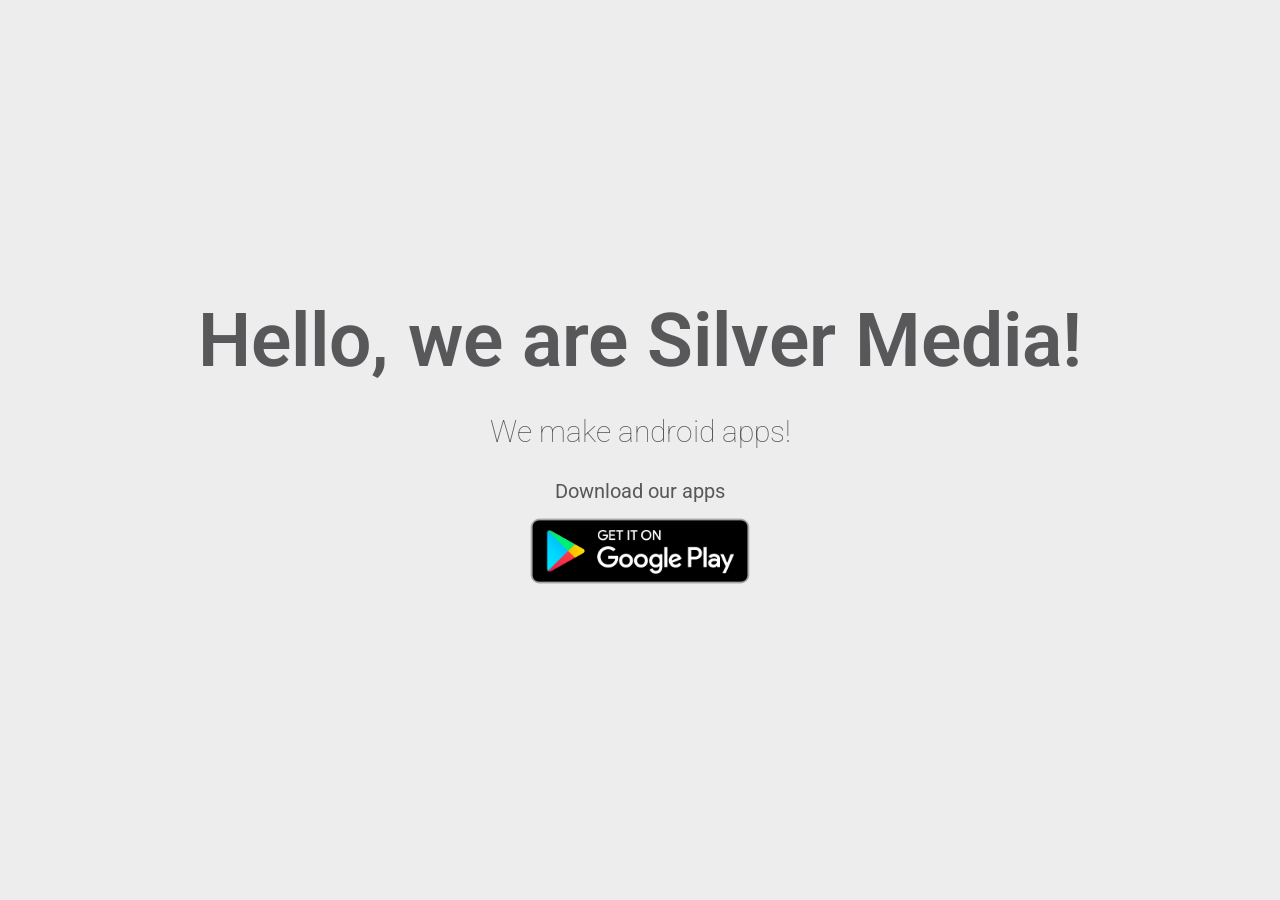
==== index.html @ c11b4377 "Update index.html" ====
<!DOCTYPE html>
<html>
<head>
	<meta charset="utf-8">
	<meta http-equiv="X-UA-Compatible" content="IE=edge">
	<meta name="viewport" content="width=device-width, initial-scale=1.0">

	<title>Silver Media</title>

	<link rel="icon" href="favicon.ico" type="image/png" />

	<link href="https://fonts.googleapis.com/css2?family=Roboto:wght@300&display=swap" rel="stylesheet">
	<link rel="stylesheet" href="css/reset.css">
	<link rel="stylesheet" href="css/styles.css">
	<link rel="stylesheet" href="css/themes/main-theme.css">

</head>
<body>
	<main>
		<div class="intro">Hello, we are Silver Media!</div>
		<div class="tagline">We make android apps!</div>
		<!-- Find your icons from here - https://fontawesome.com/icons?d=gallery&s=brands -->
		<div class="styles">
		<figcaption>Download our apps</figcaption>
		<img src="google-play-badge.png" alt="Google Play redirect button" height="200" style="max-width: 250px" 
		     <a target="_blank" href="https://play.google.com/store/apps/developer?id=Silver+Media"> 
				</i></a>
	</div>
	</main>
</body>
</html>
---- css/styles.css ----
/* Typography */

html {
	font-family: 'Roboto', sans-serif;
}

@media (min-width: 576px) {
	html {
		font-size: 14px;
	}
}

@media (min-width: 768px) {
	html {
		font-size: 16px;
	}
}

@media (min-width: 992px) {
	html {
		font-size: 18px;
	}
}

@media (min-width: 1200px) {
	html {
		font-size: 20px;
	}
}

.icons-social i {
	font-size: 3em;
}

/* Custom Styles */

main {
	display: flex;
	flex-direction: column;
	min-height: 100vh;
	justify-content: center;
	padding: 0 30px;
	text-align: center;
}

main > .intro {
	font-family: 'Roboto', sans-serif;
	font-size: 3.75em;
	font-weight: 600;
}

main > .tagline {
	font-size: 1.5rem;
	margin: 1.5rem 0;
	font-weight: 100;
}
.container img {
  width: 100%;
  height: auto;
}

.icons-social i {
	padding: 10px;
}

.devto {
	margin-bottom: -0.20rem;
}

.devto svg {
	margin-bottom: -0.20rem;
	margin-left: 0.675rem;;
	width: 2.65rem;
	height: 2.65rem;
}
 img { 
	 max-width:100%; 
	 height:auto; 
	 object-fit: contain;
}
---- css/themes/main-theme.css ----
/* Theme */

main {
	background: #ededed;
	color: #58585a;
}
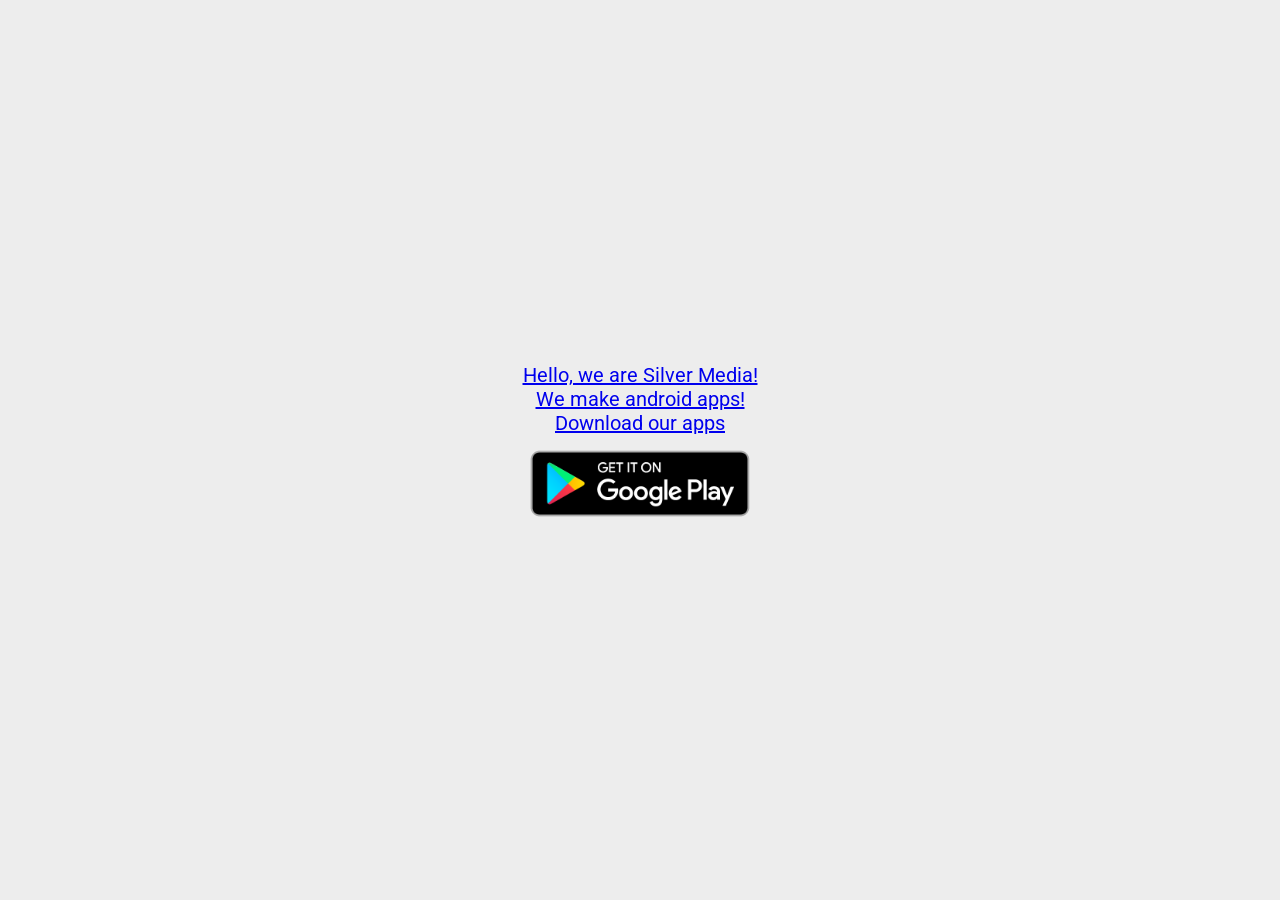
==== commit e4bccf0a: "Update index.html" ====
--- a/index.html
+++ b/index.html
@@ -17,14 +17,15 @@
 </head>
 <body>
 	<main>
+				 <a target="_blank" href="https://play.google.com/store/apps/developer?id=Silver+Media"> 
 		<div class="intro">Hello, we are Silver Media!</div>
 		<div class="tagline">We make android apps!</div>
 		<!-- Find your icons from here - https://fontawesome.com/icons?d=gallery&s=brands -->
 		<div class="styles">
 		<figcaption>Download our apps</figcaption>
-		<img src="google-play-badge.png" alt="Google Play redirect button" height="200" style="max-width: 250px" 
-		     <a target="_blank" href="https://play.google.com/store/apps/developer?id=Silver+Media"> 
-				</i></a>
+		<img src="google-play-badge.png" alt="Google Play redirect button" height="200" style="max-width: 250px"</img>
+	
+				
 	</div>
 	</main>
 </body>
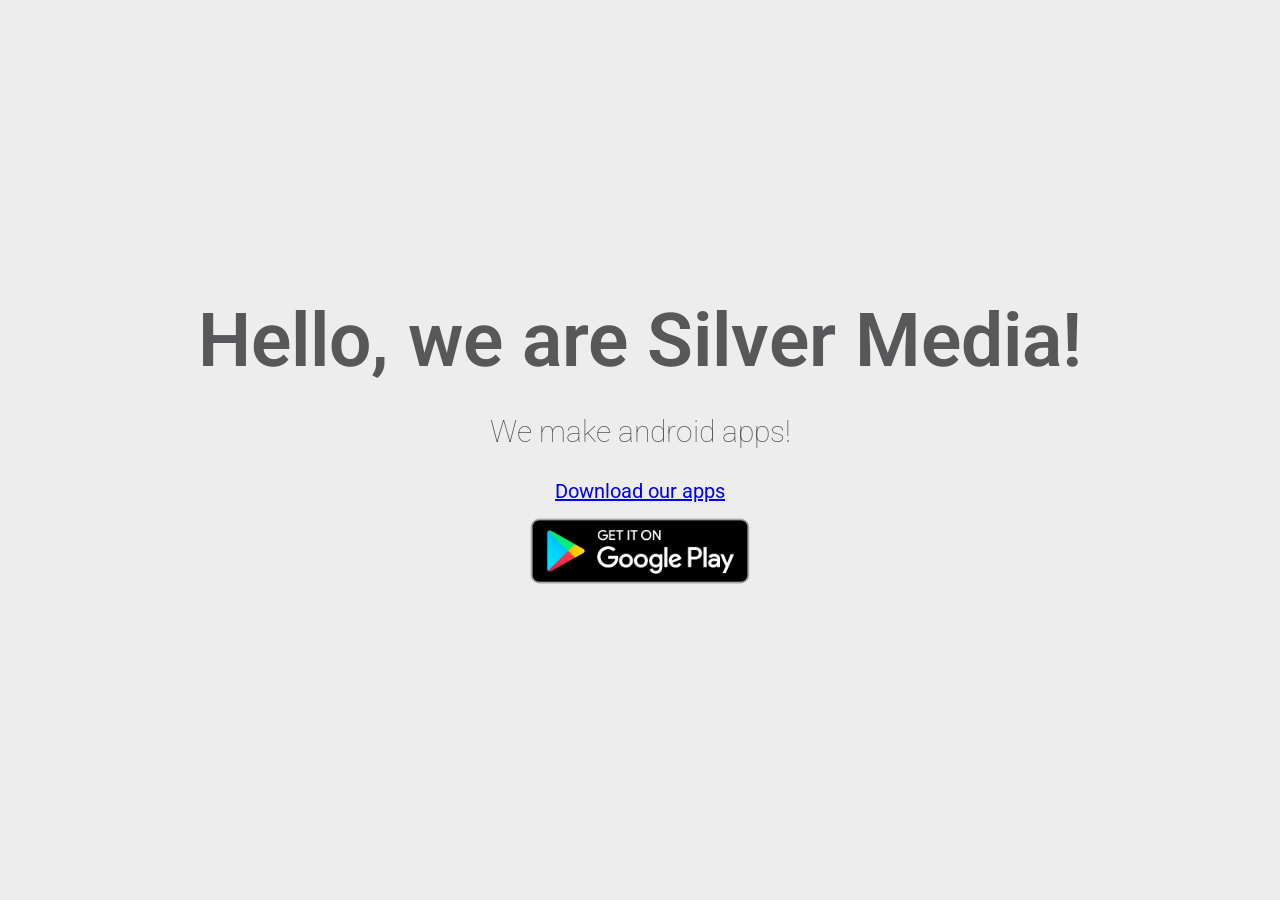
==== commit 768f4a4c: "Update index.html" ====
--- a/index.html
+++ b/index.html
@@ -17,11 +17,12 @@
 </head>
 <body>
 	<main>
-				 <a target="_blank" href="https://play.google.com/store/apps/developer?id=Silver+Media"> 
+				
 		<div class="intro">Hello, we are Silver Media!</div>
 		<div class="tagline">We make android apps!</div>
 		<!-- Find your icons from here - https://fontawesome.com/icons?d=gallery&s=brands -->
-		<div class="styles">
+		<div class="icons-social">
+			 <a target="_blank" href="https://play.google.com/store/apps/developer?id=Silver+Media"> 
 		<figcaption>Download our apps</figcaption>
 		<img src="google-play-badge.png" alt="Google Play redirect button" height="200" style="max-width: 250px"</img>
 	
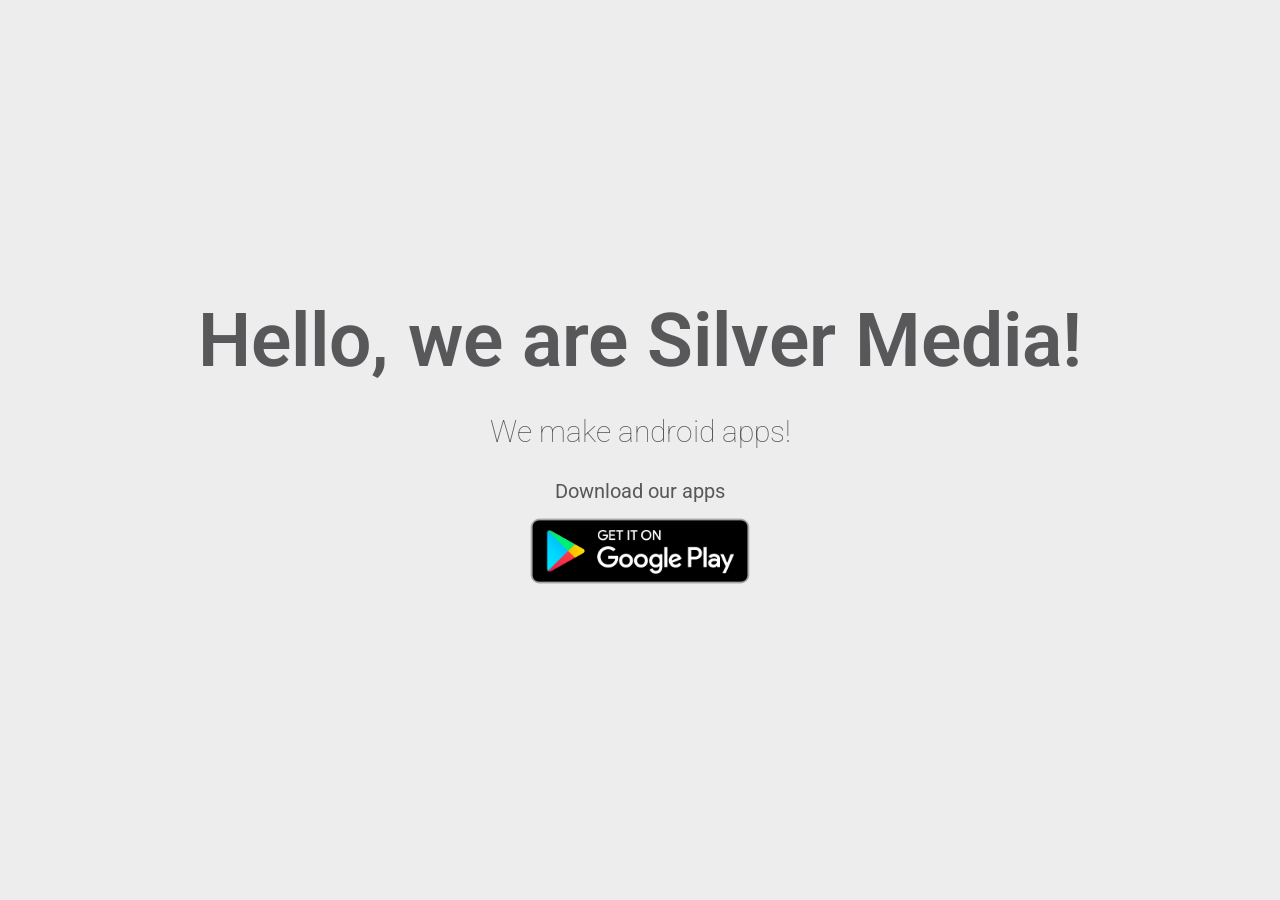
==== commit 15e382c0: "Update index.html" ====
--- a/index.html
+++ b/index.html
@@ -20,10 +20,11 @@
 				
 		<div class="intro">Hello, we are Silver Media!</div>
 		<div class="tagline">We make android apps!</div>
-		<!-- Find your icons from here - https://fontawesome.com/icons?d=gallery&s=brands -->
+
+				<figcaption>Download our apps</figcaption>
 		<div class="icons-social">
 			 <a target="_blank" href="https://play.google.com/store/apps/developer?id=Silver+Media"> 
-		<figcaption>Download our apps</figcaption>
+
 		<img src="google-play-badge.png" alt="Google Play redirect button" height="200" style="max-width: 250px"</img>
 	
 				
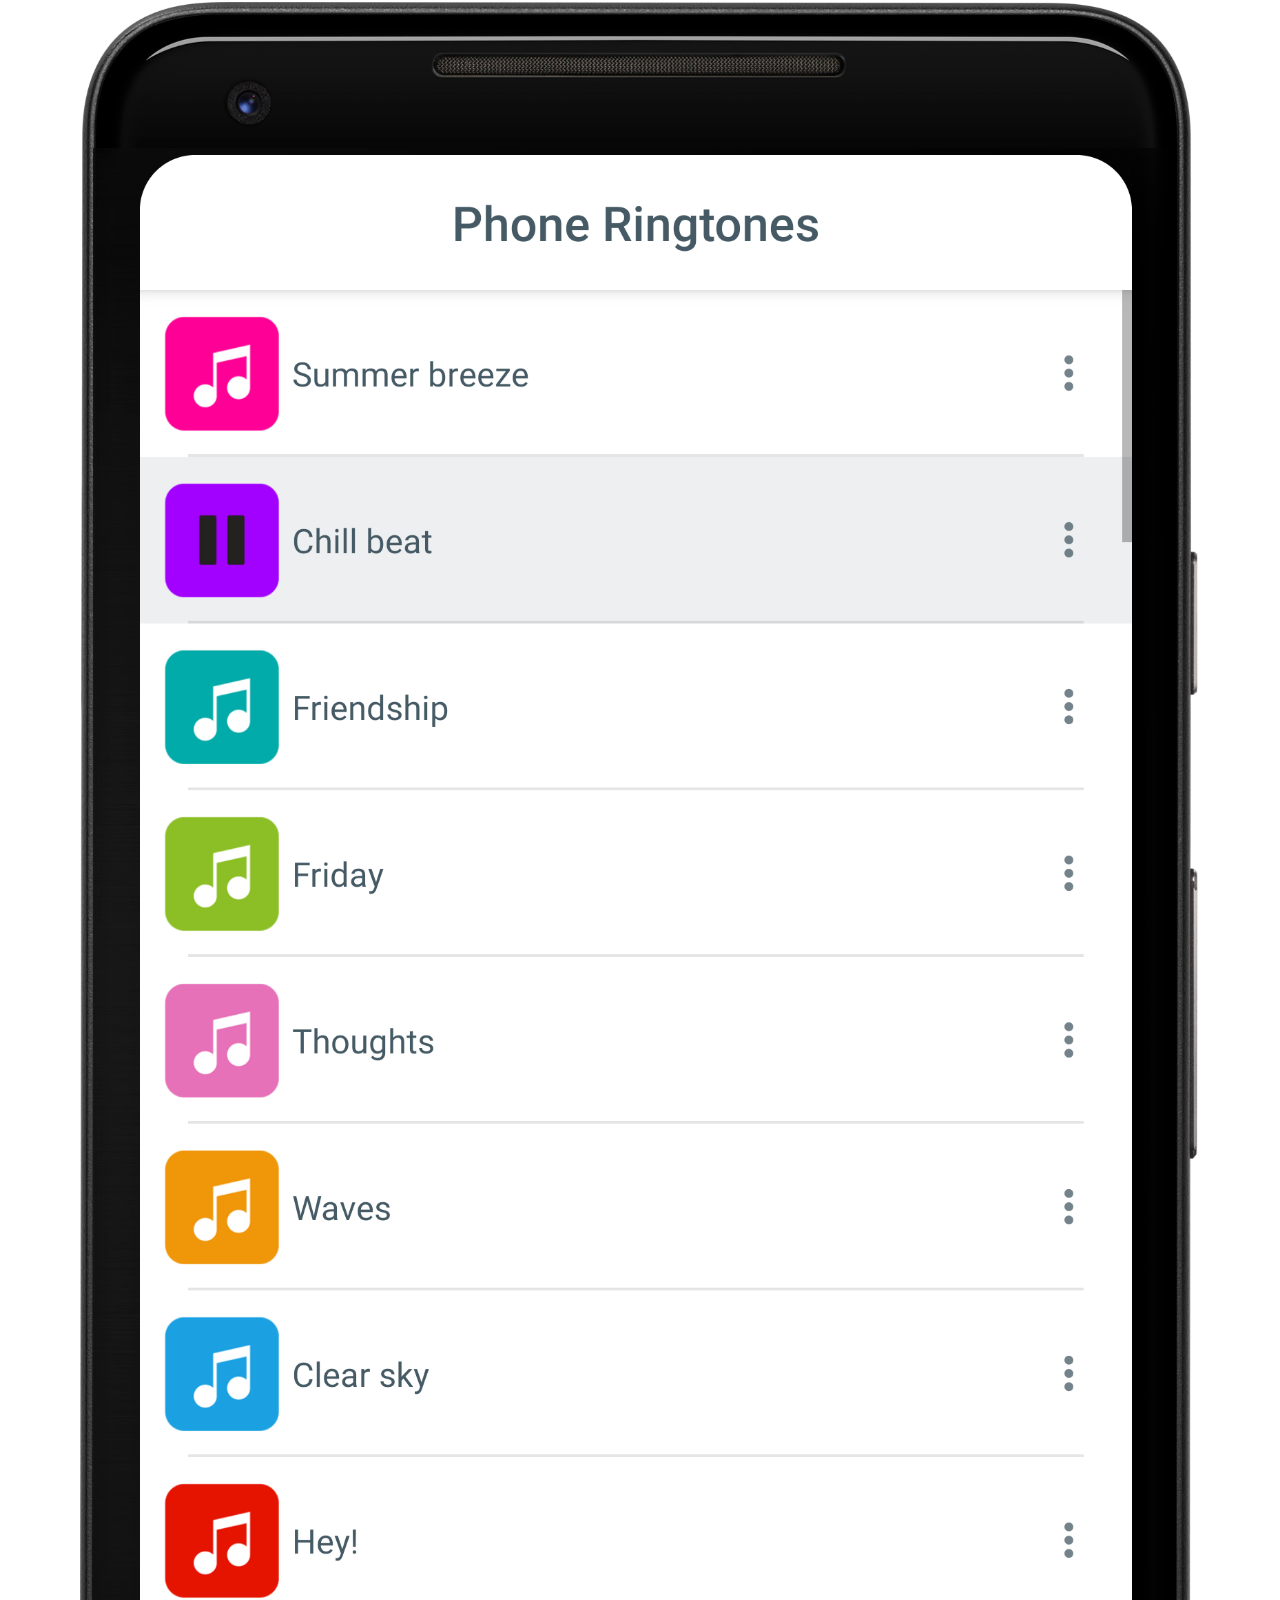
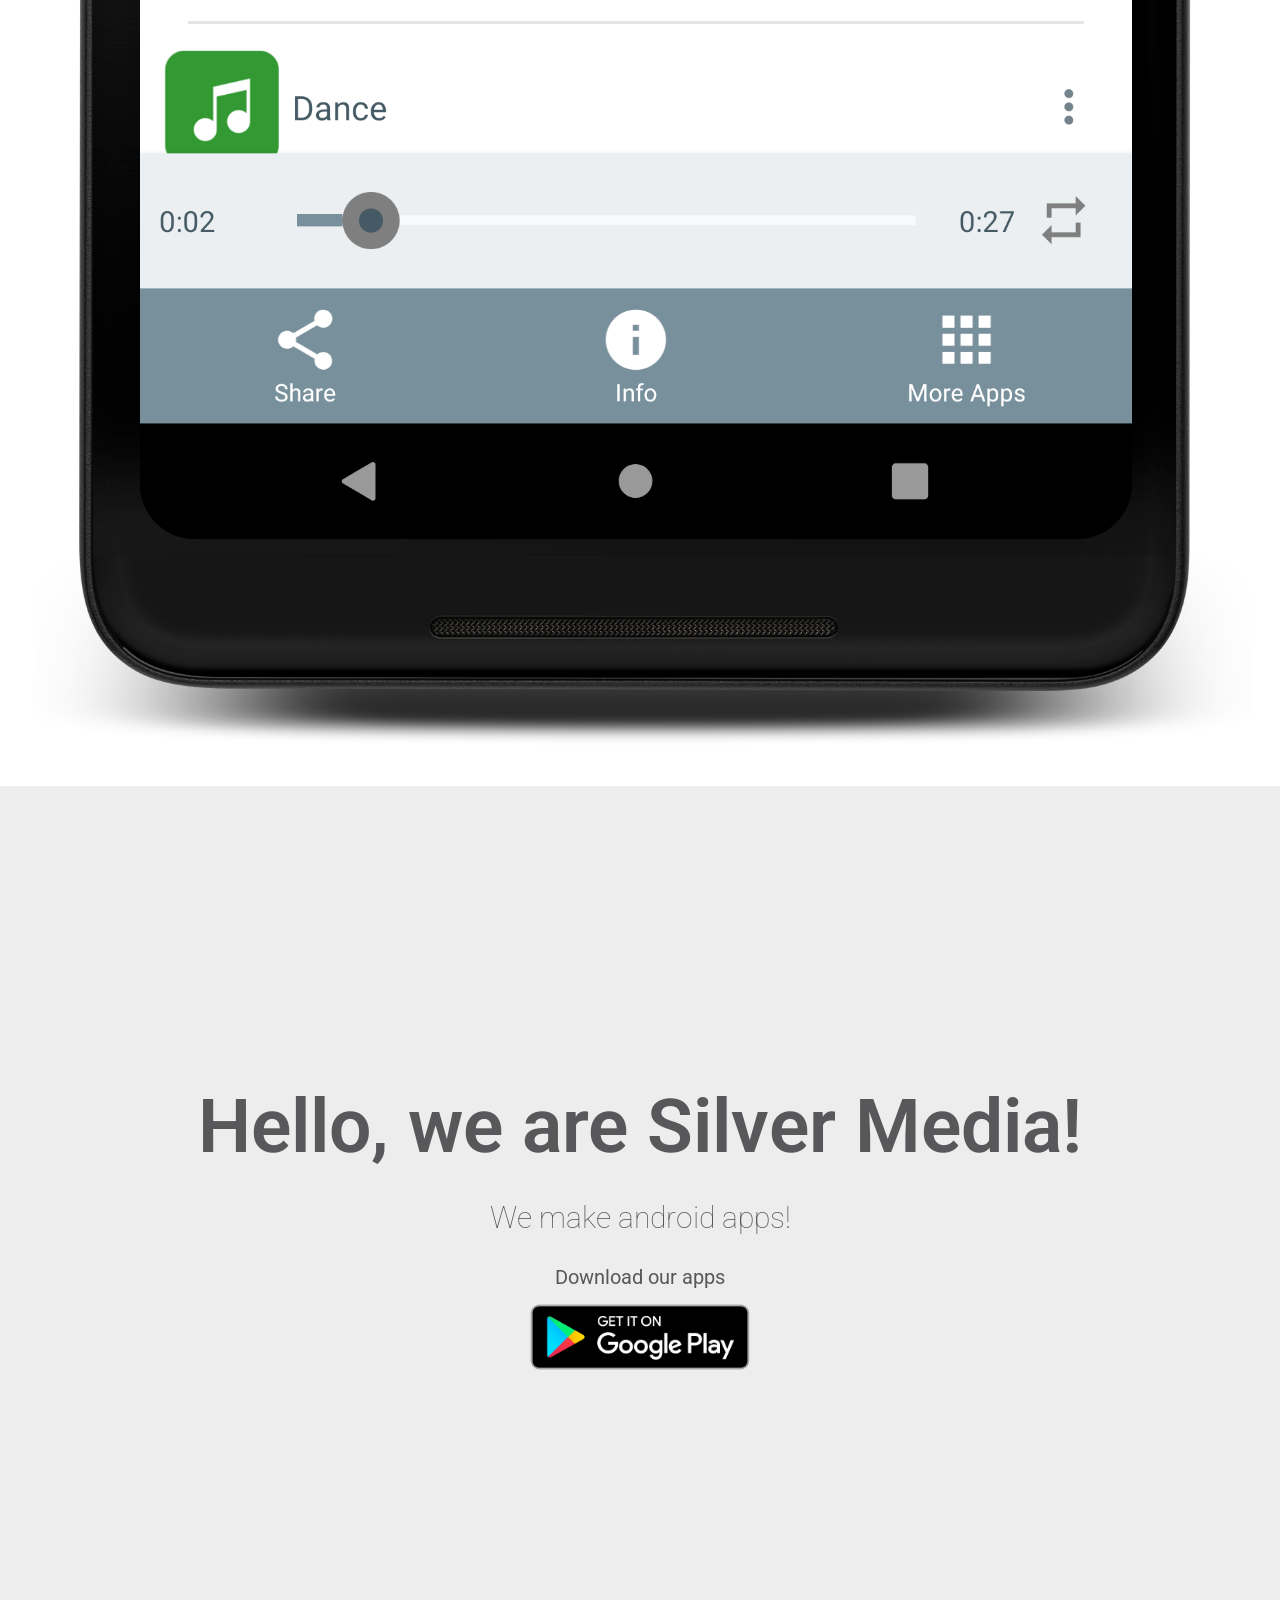
==== commit 5cf0f5d7: "Update index.html" ====
--- a/index.html
+++ b/index.html
@@ -16,6 +16,7 @@
 
 </head>
 <body>
+	<img src="screenshot_phone_ringtones.png" alt="" </img>
 	<main>
 				
 		<div class="intro">Hello, we are Silver Media!</div>
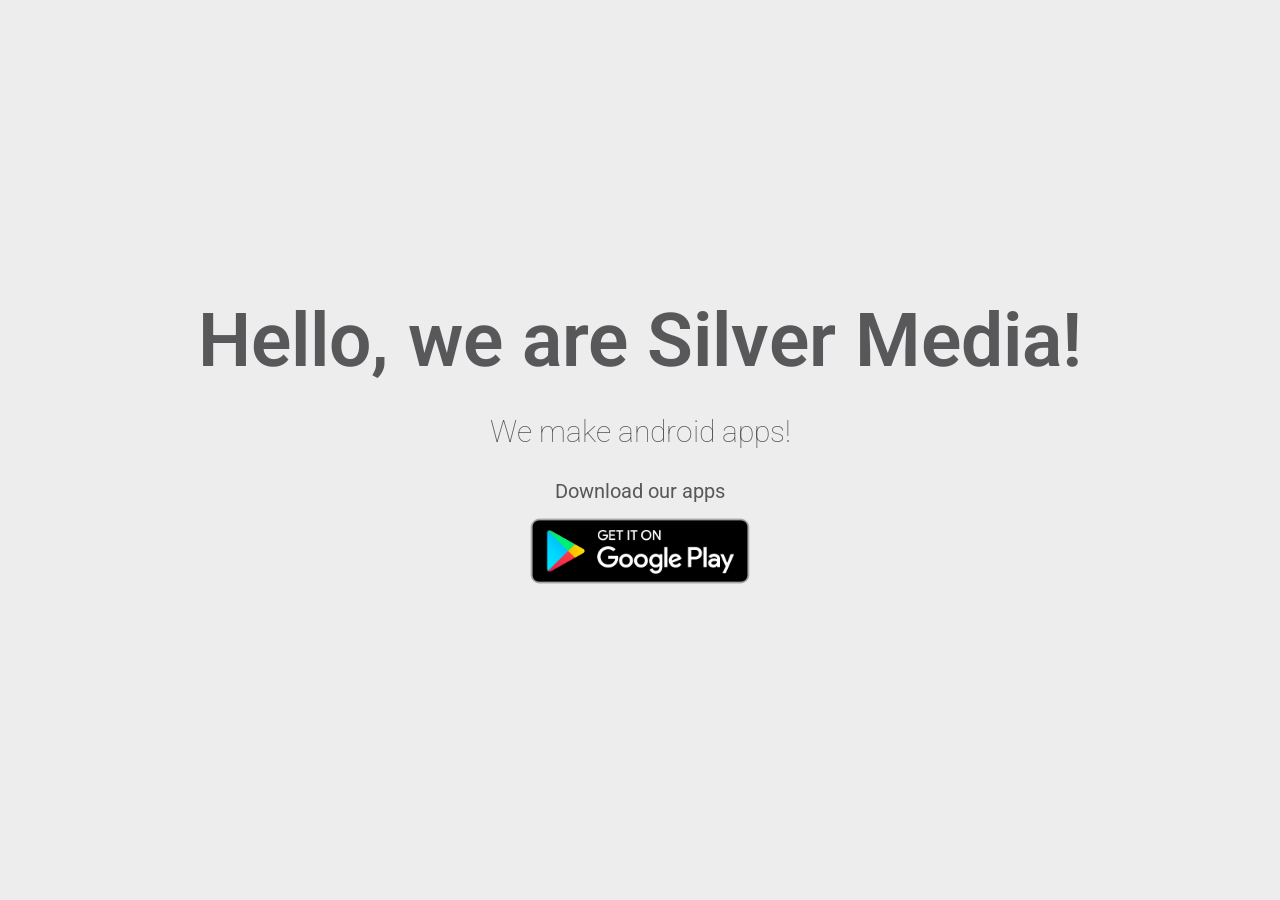
==== commit 62eb10b2: "Update index.html" ====
--- a/index.html
+++ b/index.html
@@ -16,7 +16,7 @@
 
 </head>
 <body>
-	<img src="screenshot_phone_ringtones.png" alt="" </img>
+
 	<main>
 				
 		<div class="intro">Hello, we are Silver Media!</div>
